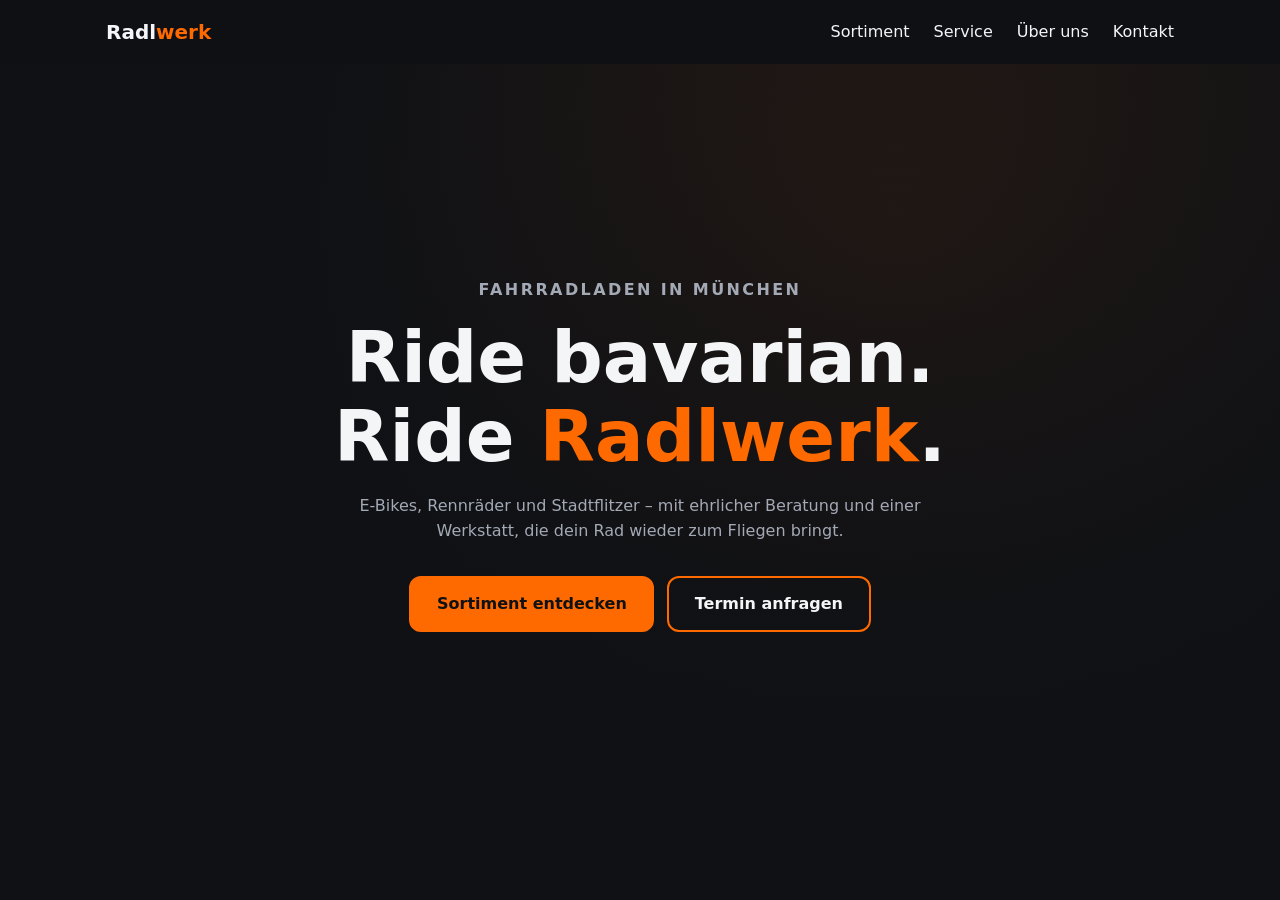
==== index.html @ 76d359b3 "feat: add design system, header and hero section Co-Authored-By: Claude Sonnet 5.5 <noreply@anthropi" ====
<!DOCTYPE html>
<html lang="de">
<head>
  <meta charset="UTF-8">
  <meta name="viewport" content="width=device-width, initial-scale=1">
  <title>Radlwerk München – E-Bikes, Rennräder &amp; Werkstatt</title>
  <meta name="description" content="Radlwerk München: Fahrräder, E-Bikes und Rennräder kaufen, Werkstatt-Service und persönliche Beratung im Herzen Münchens.">
  <link rel="stylesheet" href="css/styles.css">
</head>
<body>
  <header class="header">
    <div class="container header__inner">
      <a href="#" class="logo">Radl<span>werk</span></a>
      <nav class="nav" aria-label="Hauptnavigation">
        <button class="nav__toggle" aria-expanded="false" aria-controls="nav-list" aria-label="Menü öffnen">☰</button>
        <ul class="nav__list" id="nav-list">
          <li><a href="#sortiment">Sortiment</a></li>
          <li><a href="#service">Service</a></li>
          <li><a href="#ueber-uns">Über uns</a></li>
          <li><a href="#kontakt">Kontakt</a></li>
        </ul>
      </nav>
    </div>
  </header>

  <main>
    <section class="hero">
      <div class="container">
        <p class="hero__eyebrow">Fahrradladen in München</p>
        <h1>Ride bavarian.<br>Ride <span class="accent">Radlwerk</span>.</h1>
        <p>E-Bikes, Rennräder und Stadtflitzer – mit ehrlicher Beratung und einer Werkstatt, die dein Rad wieder zum Fliegen bringt.</p>
        <div class="hero__actions">
          <a href="#sortiment" class="btn">Sortiment entdecken</a>
          <a href="#kontakt" class="btn btn--ghost">Termin anfragen</a>
        </div>
      </div>
    </section>
  </main>

  <script src="js/main.js"></script>
</body>
</html>
---- css/styles.css ----
:root {
  --color-bg: #0f1115;
  --color-surface: #1a1d24;
  --color-text: #f4f5f7;
  --color-muted: #a3a9b5;
  --color-accent: #ff6a00;
  --color-accent-hover: #ff8533;
  --color-on-accent: #0f1115;
  --font-base: "Segoe UI", system-ui, -apple-system, Roboto, sans-serif;
  --radius: 12px;
  --space: 1rem;
  --max-width: 1100px;
  --header-height: 64px;
}

*,
*::before,
*::after { box-sizing: border-box; }

html { scroll-behavior: smooth; scroll-padding-top: var(--header-height); }

body {
  margin: 0;
  font-family: var(--font-base);
  background: var(--color-bg);
  color: var(--color-text);
  line-height: 1.6;
}

img { max-width: 100%; display: block; }
a { color: inherit; }

.container {
  width: 100%;
  max-width: var(--max-width);
  margin-inline: auto;
  padding-inline: var(--space);
}

.btn {
  display: inline-block;
  padding: 0.85rem 1.6rem;
  border: 2px solid var(--color-accent);
  border-radius: var(--radius);
  background: var(--color-accent);
  color: var(--color-on-accent);
  font-weight: 700;
  text-decoration: none;
  cursor: pointer;
  transition: background 0.2s, transform 0.2s;
}
.btn:hover { background: var(--color-accent-hover); transform: translateY(-2px); }
.btn--ghost { background: transparent; color: var(--color-text); }
.btn--ghost:hover { background: var(--color-surface); }

:focus-visible { outline: 3px solid var(--color-accent); outline-offset: 3px; }

/* Header */
.header {
  position: sticky;
  top: 0;
  z-index: 10;
  background: rgba(15, 17, 21, 0.92);
  backdrop-filter: blur(8px);
}
.header__inner {
  display: flex;
  align-items: center;
  justify-content: space-between;
  height: var(--header-height);
}
.logo { font-weight: 800; font-size: 1.25rem; text-decoration: none; }
.logo span { color: var(--color-accent); }

.nav__toggle {
  background: none;
  border: 0;
  color: var(--color-text);
  font-size: 1.75rem;
  cursor: pointer;
}
.nav__list {
  display: none;
  position: absolute;
  top: var(--header-height);
  left: 0;
  right: 0;
  margin: 0;
  padding: var(--space);
  list-style: none;
  background: var(--color-surface);
}
.nav__list.is-open { display: block; }
.nav__list a { display: block; padding: 0.7rem 0; text-decoration: none; }
.nav__list a:hover { color: var(--color-accent); }

/* Hero */
.hero {
  display: grid;
  place-items: center;
  min-height: 85vh;
  padding-block: 4rem;
  text-align: center;
  background:
    linear-gradient(rgba(15, 17, 21, 0.75), var(--color-bg)),
    radial-gradient(circle at 70% 20%, rgba(255, 106, 0, 0.35), transparent 55%);
}
.hero__eyebrow { color: var(--color-accent); font-weight: 700; letter-spacing: 0.15em; text-transform: uppercase; }
.hero h1 { margin: 0.5rem 0 1rem; font-size: clamp(2.2rem, 9vw, 4.5rem); line-height: 1.1; }
.hero p { max-width: 36rem; margin-inline: auto; color: var(--color-muted); }
.hero__actions { display: flex; flex-wrap: wrap; gap: 0.8rem; justify-content: center; margin-top: 2rem; }

@media (min-width: 768px) {
  .nav__toggle { display: none; }
  .nav__list {
    display: flex;
    position: static;
    gap: 1.5rem;
    padding: 0;
    background: none;
  }
  .nav__list a { padding: 0; }
}

.accent { color: var(--color-accent); }
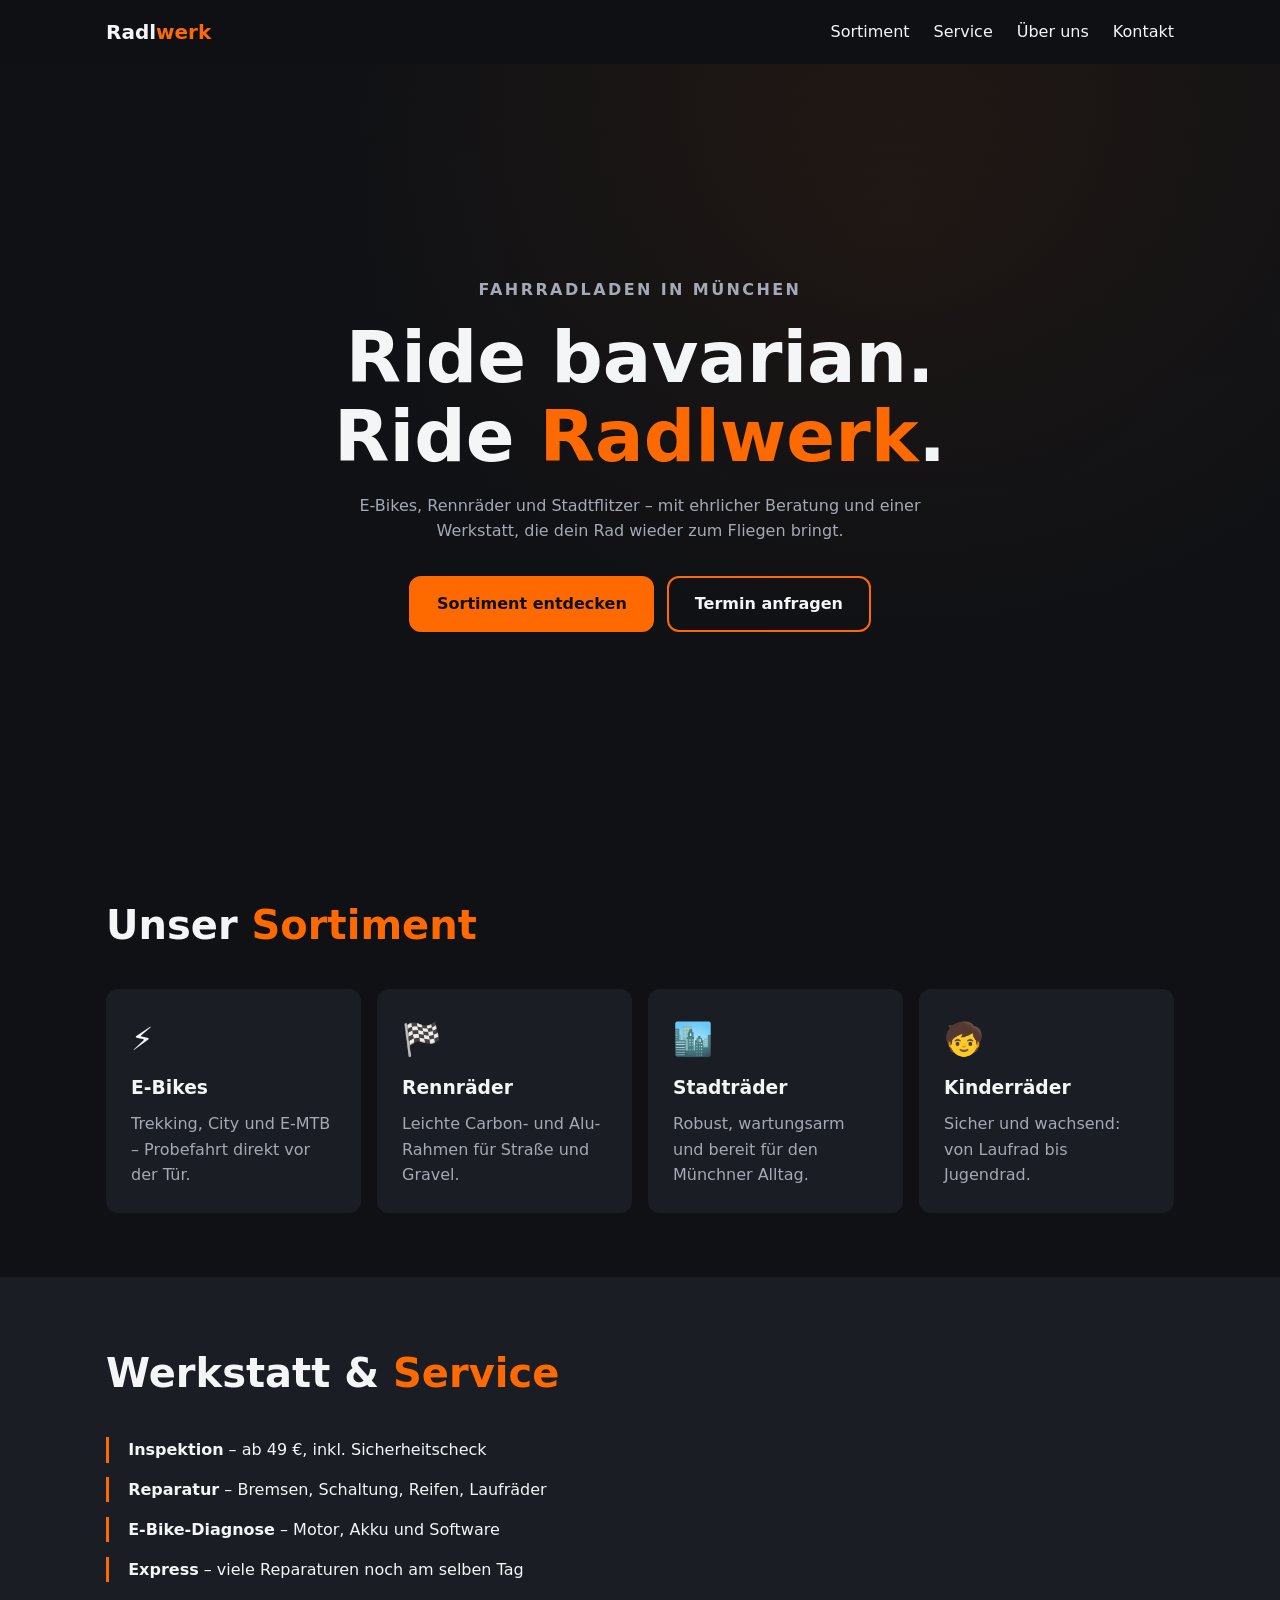
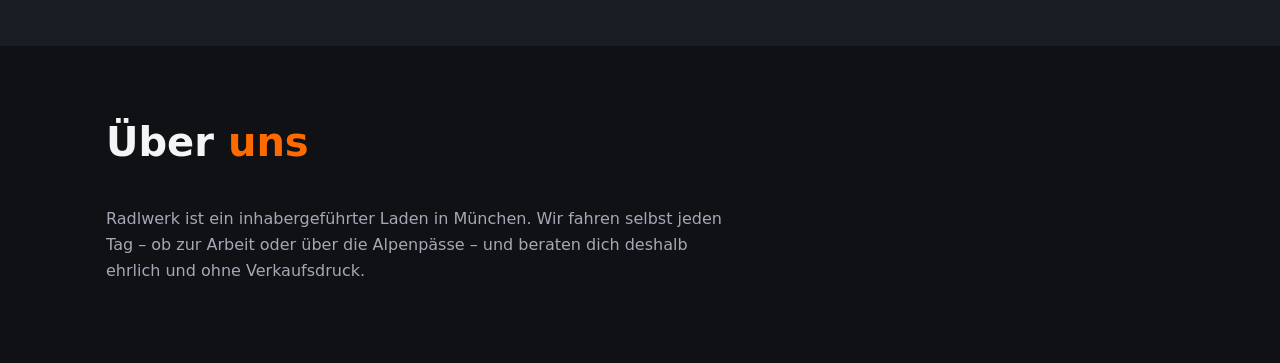
==== commit efb51e36: "feat: add product, service and about sections Co-Authored-By: Claude Sonnet 5.5 <noreply@anthropic.c" ====
--- a/index.html
+++ b/index.html
@@ -35,6 +35,53 @@
         </div>
       </div>
     </section>
+
+    <section class="section" id="sortiment">
+      <div class="container">
+        <h2 class="section__title">Unser <span class="accent">Sortiment</span></h2>
+        <div class="grid">
+          <article class="card">
+            <span class="card__icon" aria-hidden="true">⚡</span>
+            <h3>E-Bikes</h3>
+            <p>Trekking, City und E-MTB – Probefahrt direkt vor der Tür.</p>
+          </article>
+          <article class="card">
+            <span class="card__icon" aria-hidden="true">🏁</span>
+            <h3>Rennräder</h3>
+            <p>Leichte Carbon- und Alu-Rahmen für Straße und Gravel.</p>
+          </article>
+          <article class="card">
+            <span class="card__icon" aria-hidden="true">🏙️</span>
+            <h3>Stadträder</h3>
+            <p>Robust, wartungsarm und bereit für den Münchner Alltag.</p>
+          </article>
+          <article class="card">
+            <span class="card__icon" aria-hidden="true">🧒</span>
+            <h3>Kinderräder</h3>
+            <p>Sicher und wachsend: von Laufrad bis Jugendrad.</p>
+          </article>
+        </div>
+      </div>
+    </section>
+
+    <section class="section section--alt" id="service">
+      <div class="container">
+        <h2 class="section__title">Werkstatt &amp; <span class="accent">Service</span></h2>
+        <ul class="list">
+          <li><strong>Inspektion</strong> – ab 49 €, inkl. Sicherheitscheck</li>
+          <li><strong>Reparatur</strong> – Bremsen, Schaltung, Reifen, Laufräder</li>
+          <li><strong>E-Bike-Diagnose</strong> – Motor, Akku und Software</li>
+          <li><strong>Express</strong> – viele Reparaturen noch am selben Tag</li>
+        </ul>
+      </div>
+    </section>
+
+    <section class="section" id="ueber-uns">
+      <div class="container">
+        <h2 class="section__title">Über <span class="accent">uns</span></h2>
+        <p class="section__text">Radlwerk ist ein inhabergeführter Laden in München. Wir fahren selbst jeden Tag – ob zur Arbeit oder über die Alpenpässe – und beraten dich deshalb ehrlich und ohne Verkaufsdruck.</p>
+      </div>
+    </section>
   </main>
 
   <script src="js/main.js"></script>
--- a/css/styles.css
+++ b/css/styles.css
@@ -123,3 +123,28 @@
 }
 
 .accent { color: var(--color-accent); }
+
+/* Sections */
+.section { padding-block: 4rem; }
+.section--alt { background: var(--color-surface); }
+.section__title { margin: 0 0 2rem; font-size: clamp(1.7rem, 6vw, 2.5rem); }
+.section__text { max-width: 40rem; color: var(--color-muted); }
+
+.grid { display: grid; gap: var(--space); }
+.card {
+  padding: 1.5rem;
+  border-radius: var(--radius);
+  background: var(--color-surface);
+  border: 1px solid transparent;
+  transition: border-color 0.2s, transform 0.2s;
+}
+.card:hover { border-color: var(--color-accent); transform: translateY(-4px); }
+.card__icon { font-size: 2rem; }
+.card h3 { margin: 0.5rem 0; }
+.card p { margin: 0; color: var(--color-muted); }
+
+.list { margin: 0; padding: 0; list-style: none; display: grid; gap: 0.9rem; }
+.list li { padding-left: 1.2rem; border-left: 3px solid var(--color-accent); }
+
+@media (min-width: 600px) { .grid { grid-template-columns: repeat(2, 1fr); } }
+@media (min-width: 960px) { .grid { grid-template-columns: repeat(4, 1fr); } }
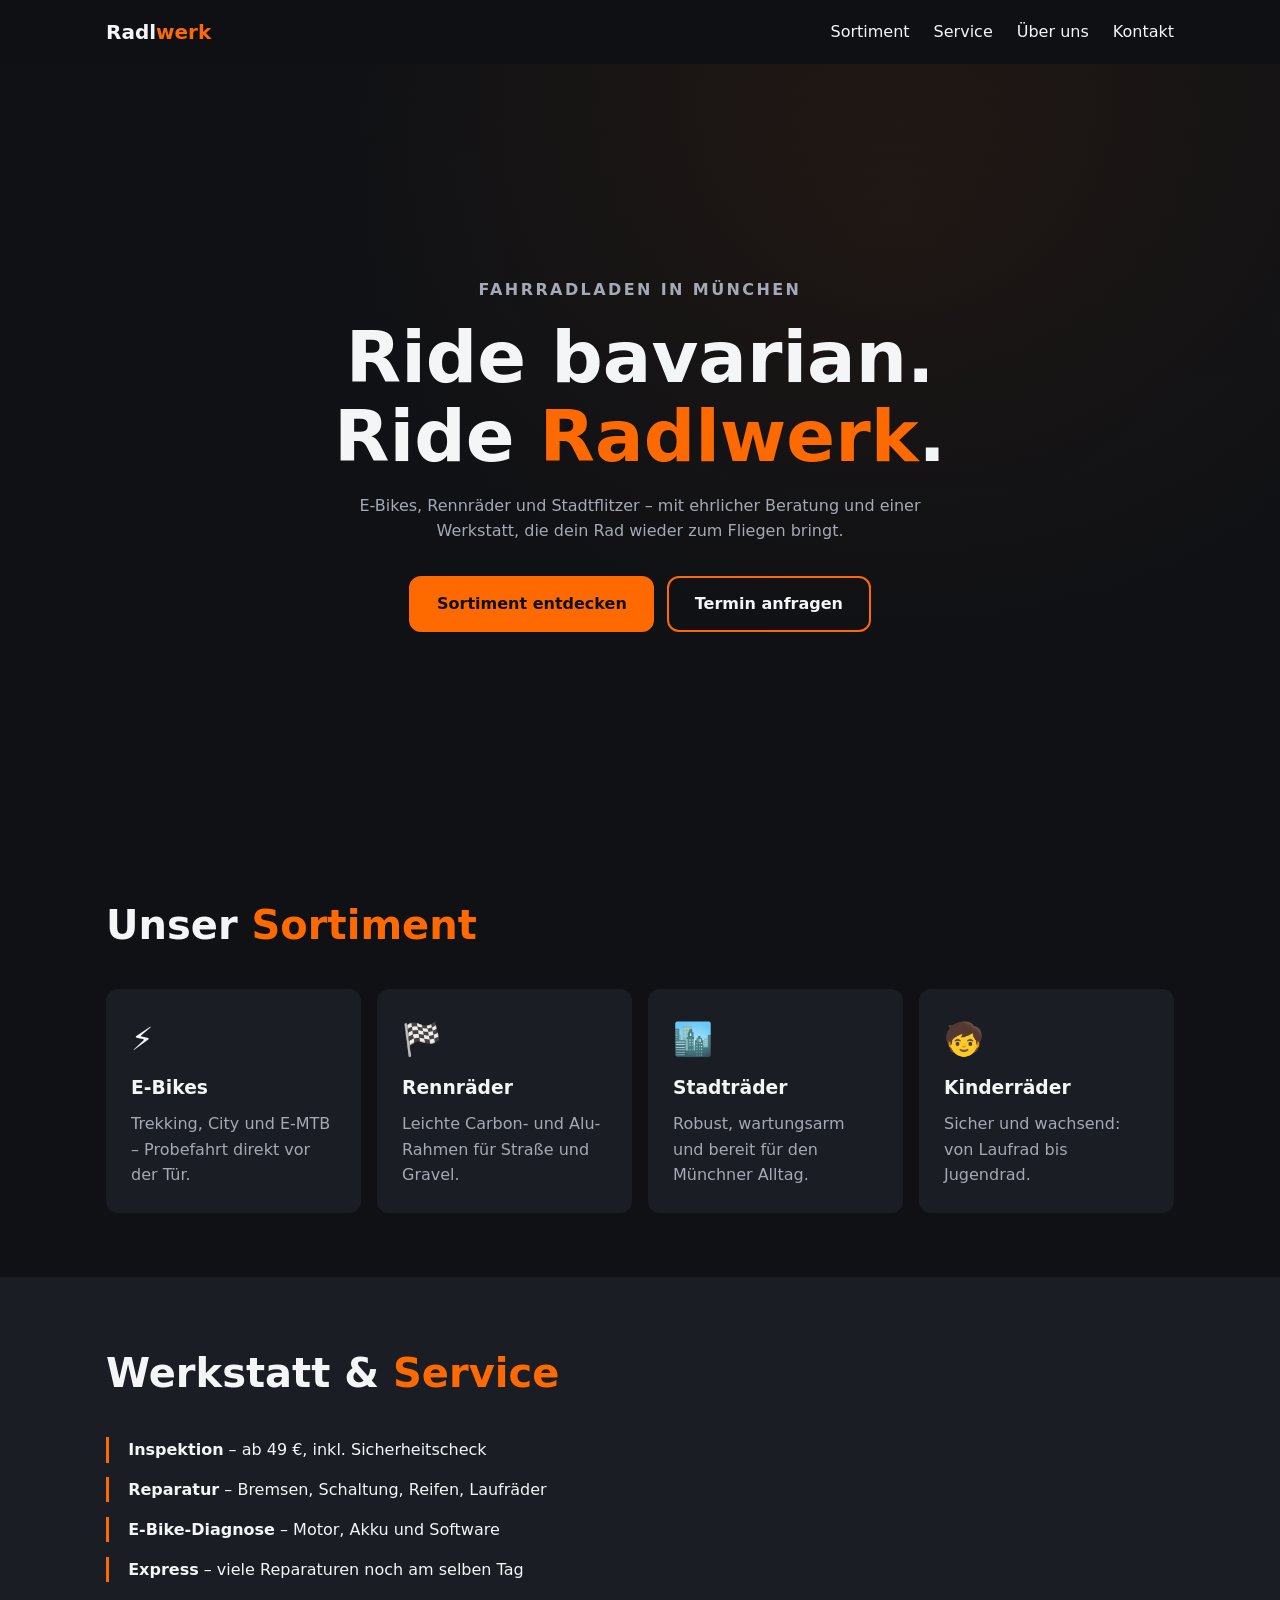
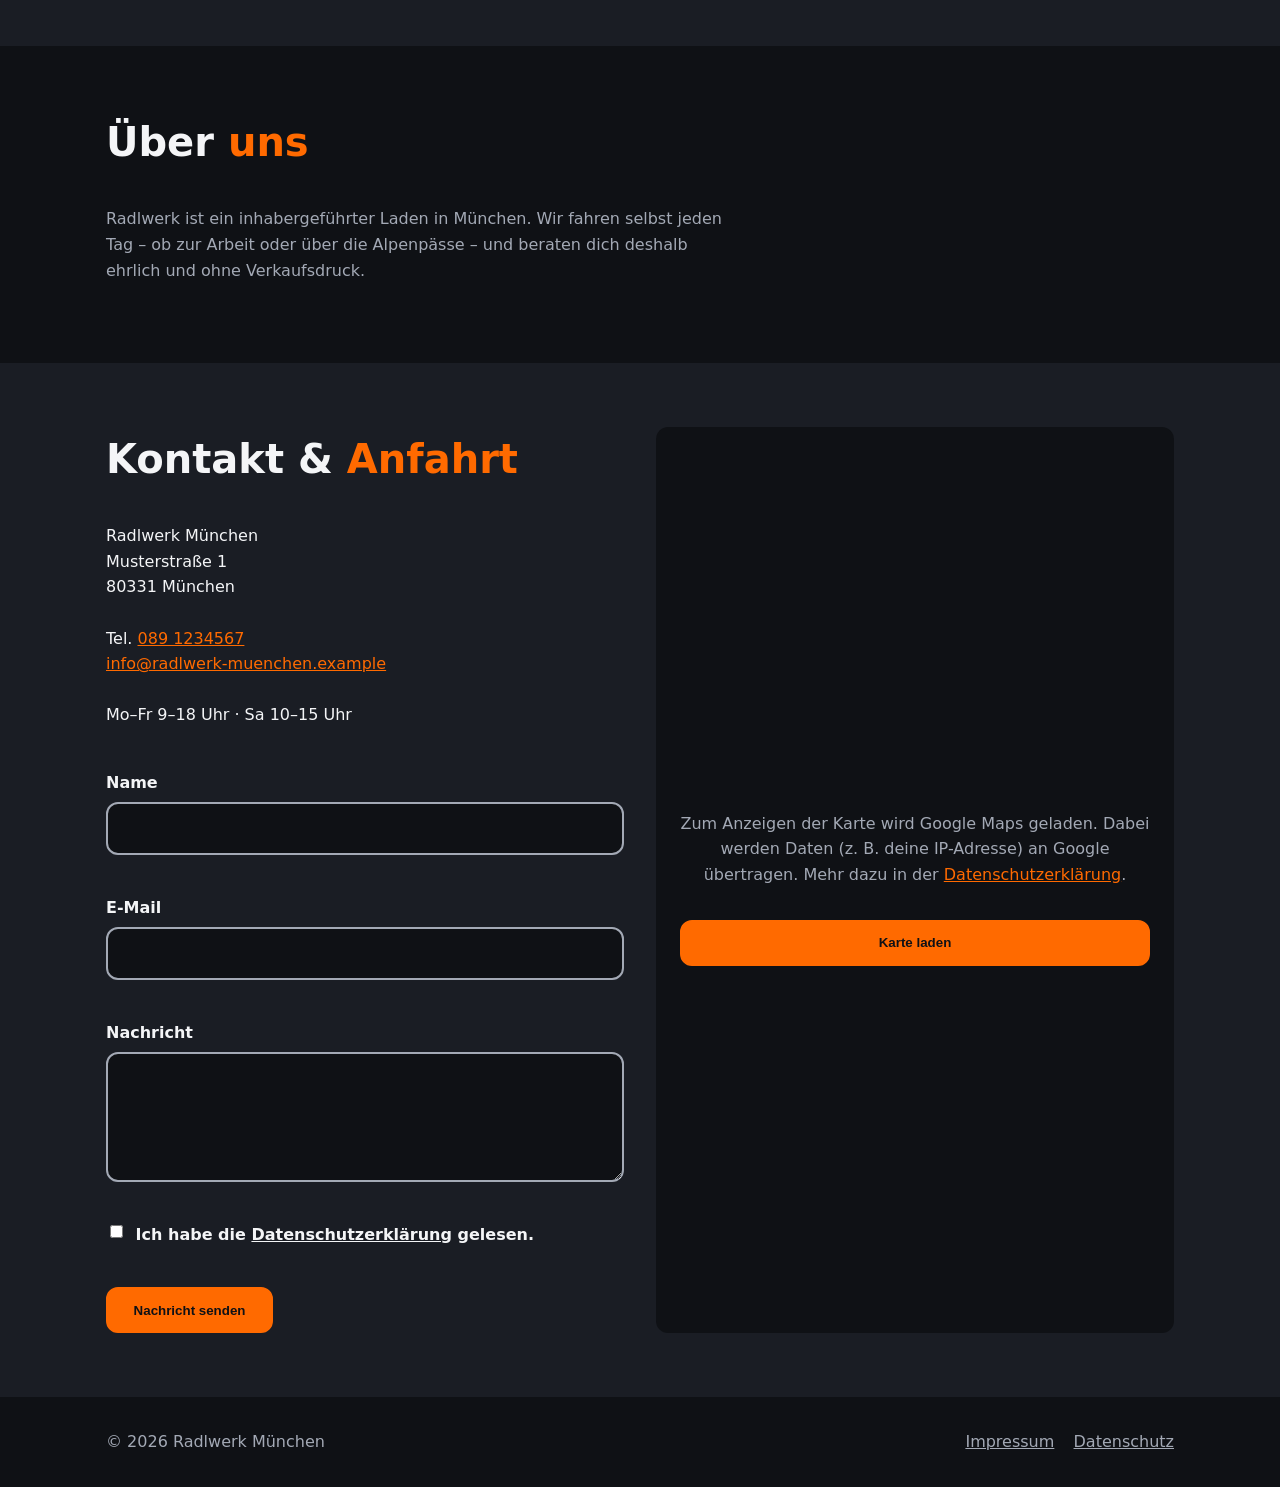
==== commit 5d6674ac: "feat: add contact form with validation, consent-based Google Maps and footer Co-Authored-By: Claude " ====
--- a/index.html
+++ b/index.html
@@ -82,7 +82,61 @@
         <p class="section__text">Radlwerk ist ein inhabergeführter Laden in München. Wir fahren selbst jeden Tag – ob zur Arbeit oder über die Alpenpässe – und beraten dich deshalb ehrlich und ohne Verkaufsdruck.</p>
       </div>
     </section>
+
+    <section class="section section--alt" id="kontakt">
+      <div class="container contact">
+        <div>
+          <h2 class="section__title">Kontakt &amp; <span class="accent">Anfahrt</span></h2>
+          <address class="contact__info">
+            Radlwerk München<br>
+            Musterstraße 1<br>
+            80331 München<br><br>
+            Tel. <a href="tel:+49891234567">089 1234567</a><br>
+            <a href="mailto:info@radlwerk-muenchen.example">info@radlwerk-muenchen.example</a><br><br>
+            Mo–Fr 9–18 Uhr · Sa 10–15 Uhr
+          </address>
+
+          <form class="form" id="contact-form" novalidate>
+            <label for="name">Name</label>
+            <input type="text" id="name" name="name" autocomplete="name" required minlength="2">
+            <p class="form__error" data-error-for="name" aria-live="polite"></p>
+
+            <label for="email">E-Mail</label>
+            <input type="email" id="email" name="email" autocomplete="email" required>
+            <p class="form__error" data-error-for="email" aria-live="polite"></p>
+
+            <label for="message">Nachricht</label>
+            <textarea id="message" name="message" rows="4" required minlength="10"></textarea>
+            <p class="form__error" data-error-for="message" aria-live="polite"></p>
+
+            <label class="form__check">
+              <input type="checkbox" id="privacy" name="privacy" required>
+              <span>Ich habe die <a href="datenschutz.html">Datenschutzerklärung</a> gelesen.</span>
+            </label>
+            <p class="form__error" data-error-for="privacy" aria-live="polite"></p>
+
+            <button type="submit" class="btn">Nachricht senden</button>
+            <p class="form__success" id="form-success" hidden>Danke! Wir melden uns schnellstmöglich.</p>
+          </form>
+        </div>
+
+        <div class="map" id="map" data-src="https://www.google.com/maps?q=Marienplatz+1,+80331+M%C3%BCnchen&output=embed">
+          <p>Zum Anzeigen der Karte wird Google Maps geladen. Dabei werden Daten (z. B. deine IP-Adresse) an Google übertragen. Mehr dazu in der <a href="datenschutz.html">Datenschutzerklärung</a>.</p>
+          <button type="button" class="btn" id="map-consent">Karte laden</button>
+        </div>
+      </div>
+    </section>
   </main>
+
+  <footer class="footer">
+    <div class="container footer__inner">
+      <p>© 2026 Radlwerk München</p>
+      <nav aria-label="Rechtliches">
+        <a href="impressum.html">Impressum</a>
+        <a href="datenschutz.html">Datenschutz</a>
+      </nav>
+    </div>
+  </footer>
 
   <script src="js/main.js"></script>
 </body>
--- a/css/styles.css
+++ b/css/styles.css
@@ -6,6 +6,8 @@
   --color-accent: #ff6a00;
   --color-accent-hover: #ff8533;
   --color-on-accent: #0f1115;
+  --color-error: #ff6b6b;
+  --color-success: #4ade80;
   --font-base: "Segoe UI", system-ui, -apple-system, Roboto, sans-serif;
   --radius: 12px;
   --space: 1rem;
@@ -148,3 +150,49 @@
 
 @media (min-width: 600px) { .grid { grid-template-columns: repeat(2, 1fr); } }
 @media (min-width: 960px) { .grid { grid-template-columns: repeat(4, 1fr); } }
+
+/* Contact */
+.contact { display: grid; gap: 2rem; }
+.contact__info { font-style: normal; margin-bottom: 2rem; }
+.contact__info a { color: var(--color-accent); }
+
+.form { display: grid; gap: 0.4rem; }
+.form label { font-weight: 600; margin-top: 0.6rem; }
+.form input:not([type="checkbox"]),
+.form textarea {
+  width: 100%;
+  padding: 0.75rem;
+  border: 2px solid var(--color-muted);
+  border-radius: var(--radius);
+  background: var(--color-bg);
+  color: var(--color-text);
+  font: inherit;
+}
+.form input[aria-invalid="true"],
+.form textarea[aria-invalid="true"] { border-color: var(--color-error); }
+.form__check { display: flex; gap: 0.6rem; align-items: flex-start; font-weight: 400; }
+.form__error { min-height: 1.2em; margin: 0; color: var(--color-error); font-size: 0.9rem; }
+.form__success { color: var(--color-success); font-weight: 600; }
+.form .btn { justify-self: start; margin-top: 0.6rem; }
+
+.map {
+  display: grid;
+  place-content: center;
+  gap: 1rem;
+  min-height: 320px;
+  padding: 1.5rem;
+  border-radius: var(--radius);
+  background: var(--color-bg);
+  text-align: center;
+  color: var(--color-muted);
+}
+.map a { color: var(--color-accent); }
+.map iframe { width: 100%; height: 100%; min-height: 320px; border: 0; border-radius: var(--radius); }
+
+/* Footer */
+.footer { padding-block: 2rem; background: var(--color-bg); color: var(--color-muted); }
+.footer__inner { display: flex; flex-wrap: wrap; gap: 1rem; justify-content: space-between; }
+.footer p { margin: 0; }
+.footer nav { display: flex; gap: 1.2rem; }
+
+@media (min-width: 900px) { .contact { grid-template-columns: 1fr 1fr; } }
